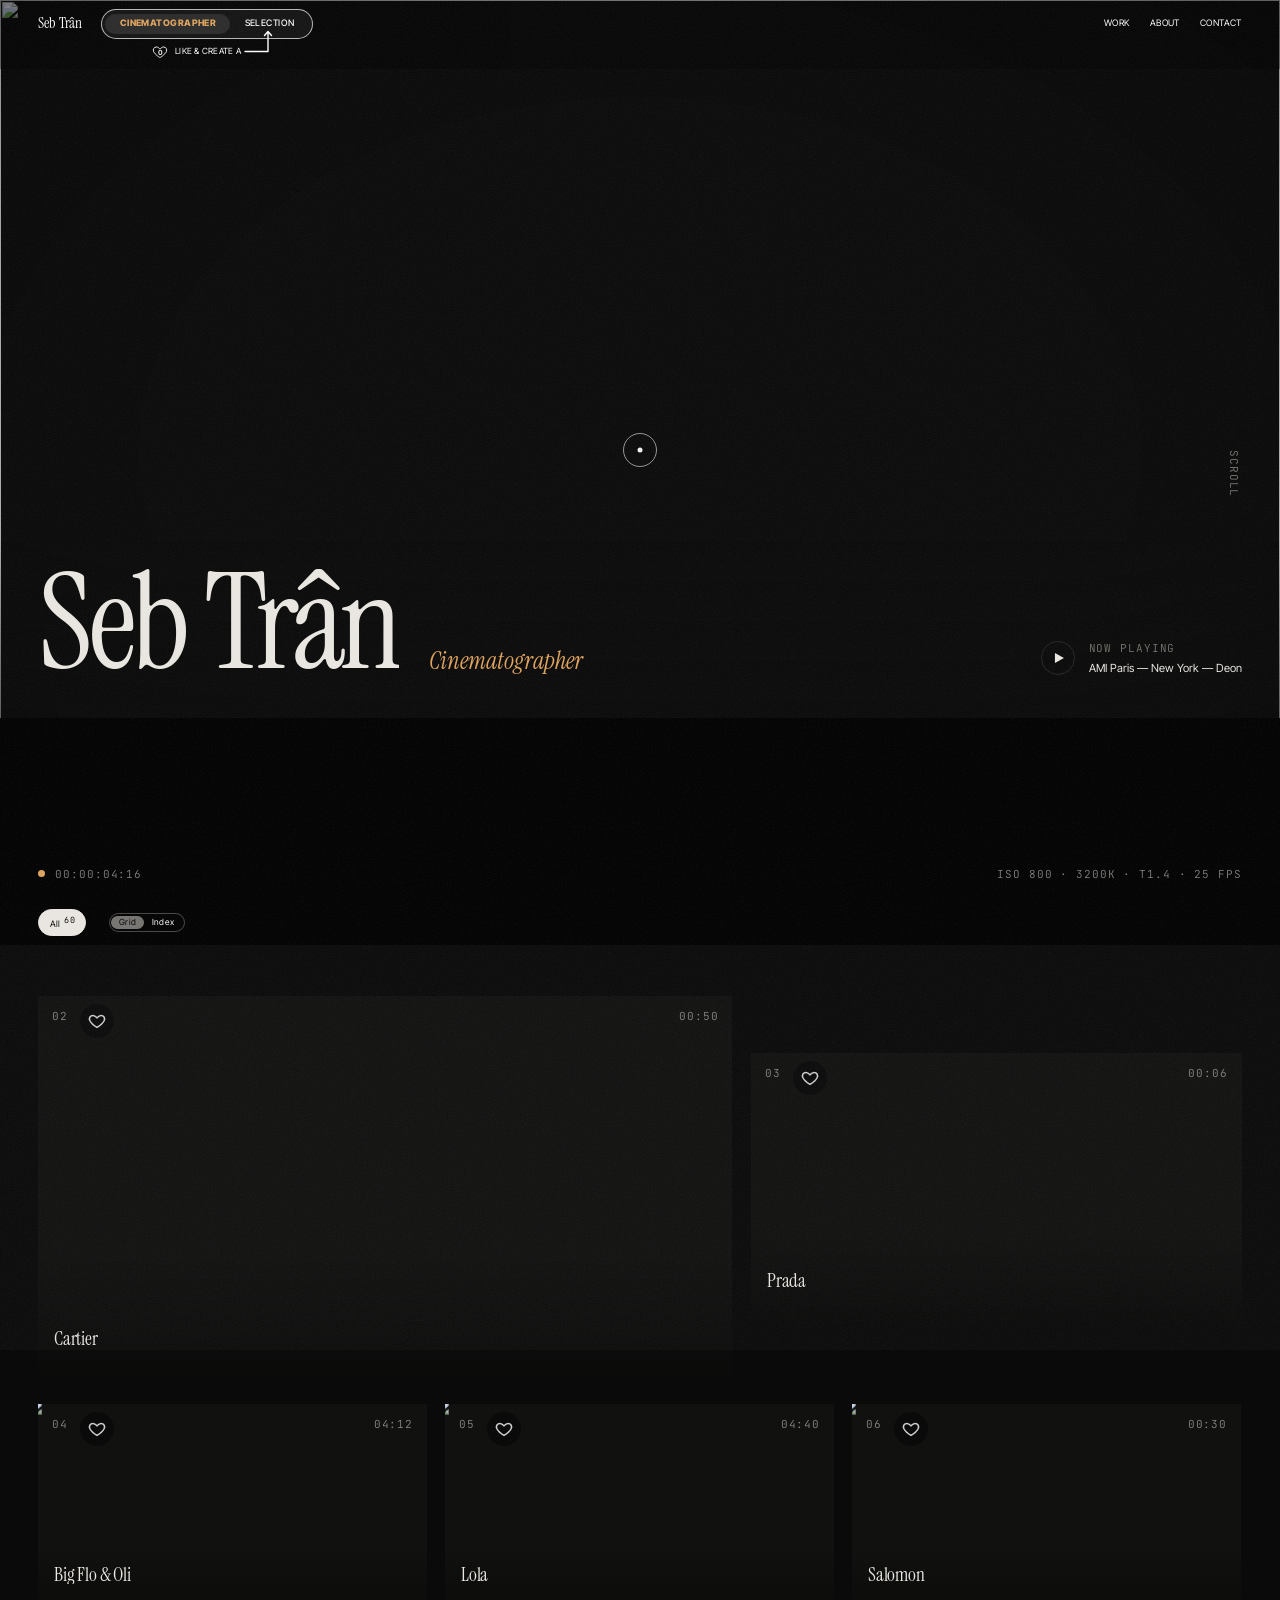
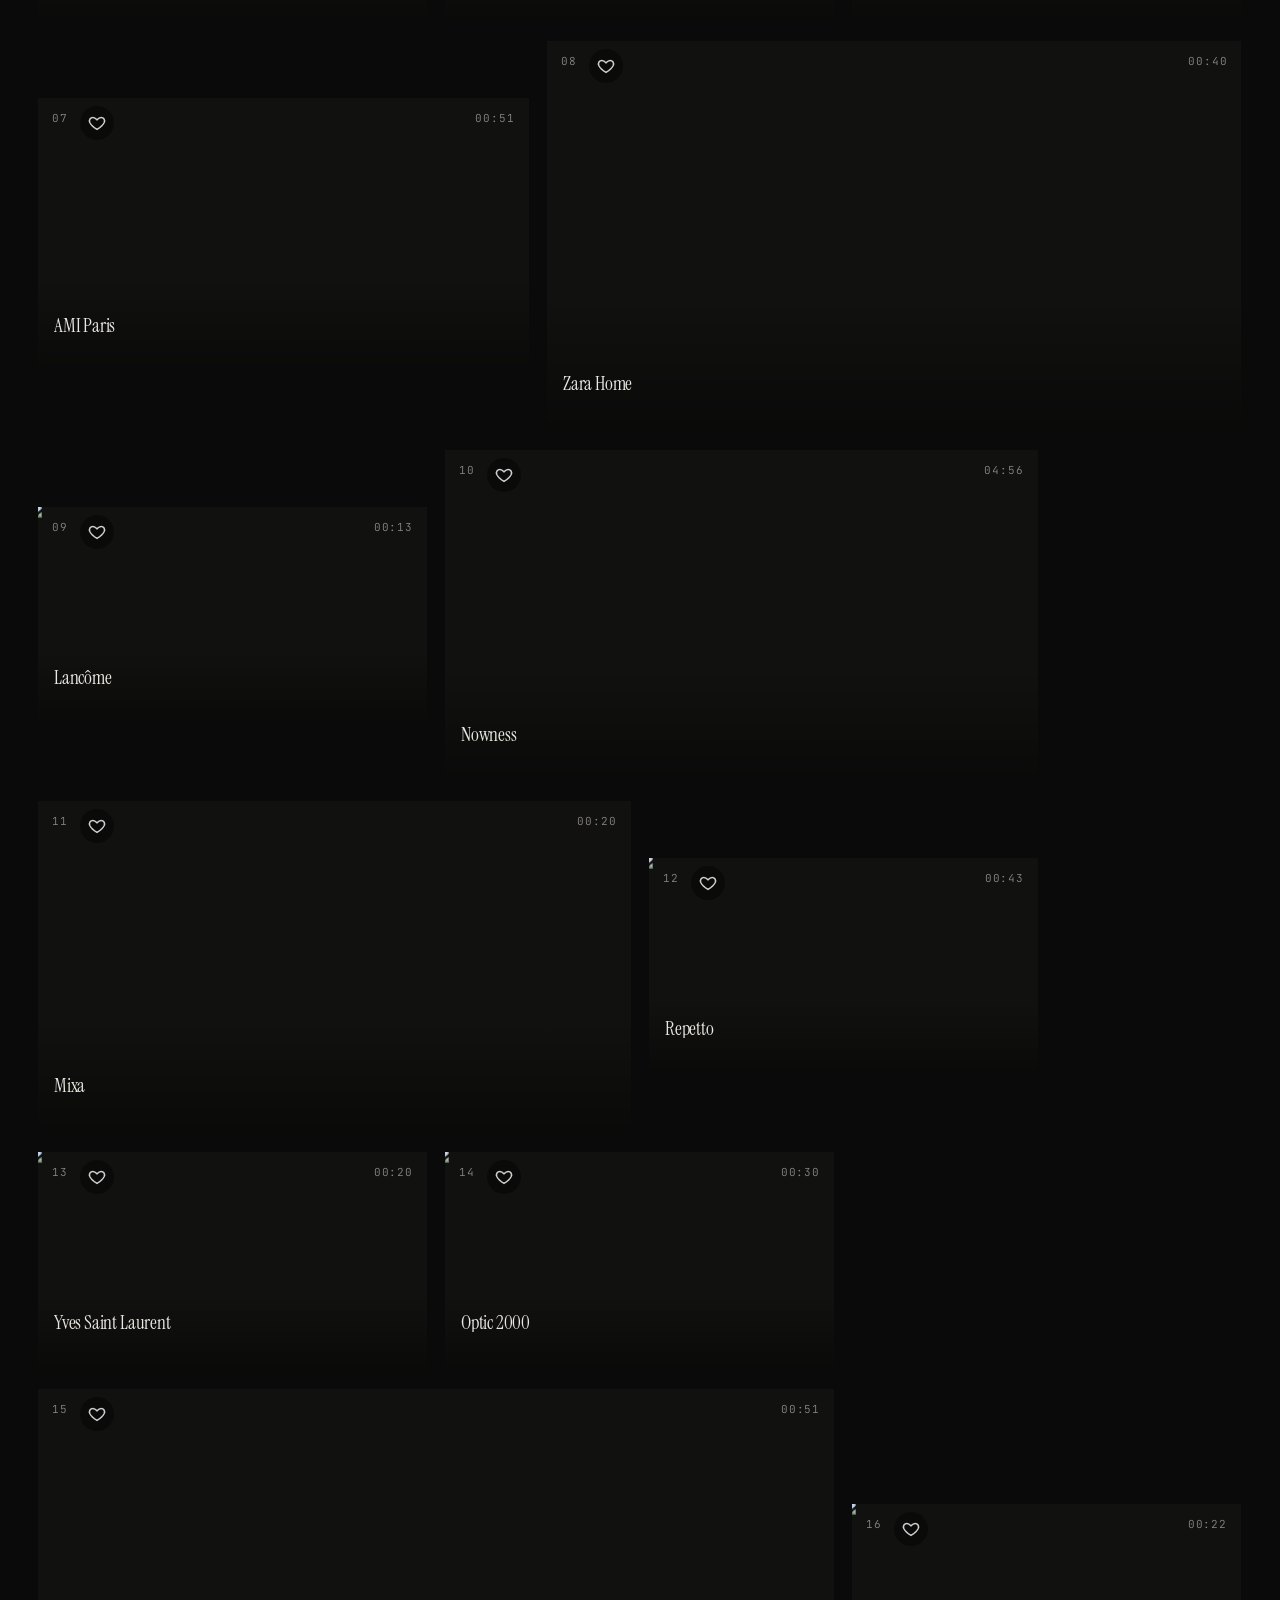
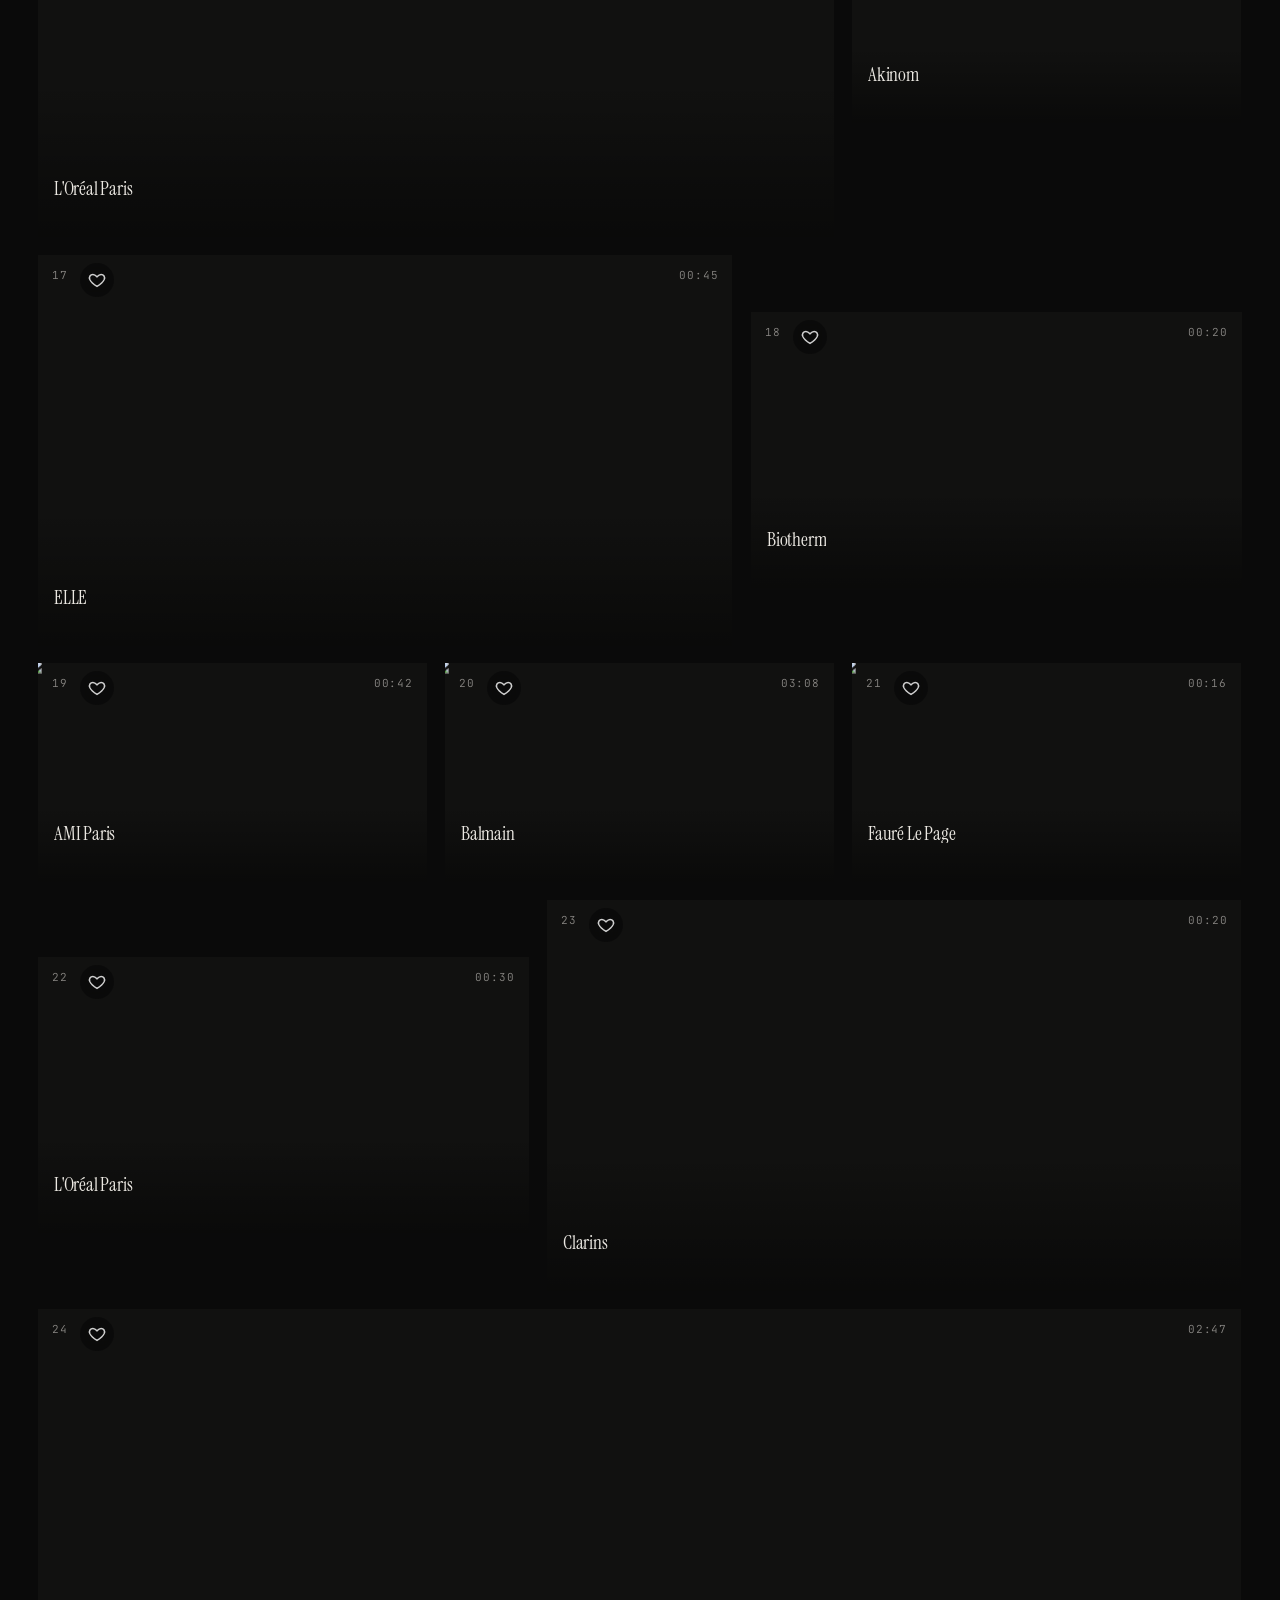
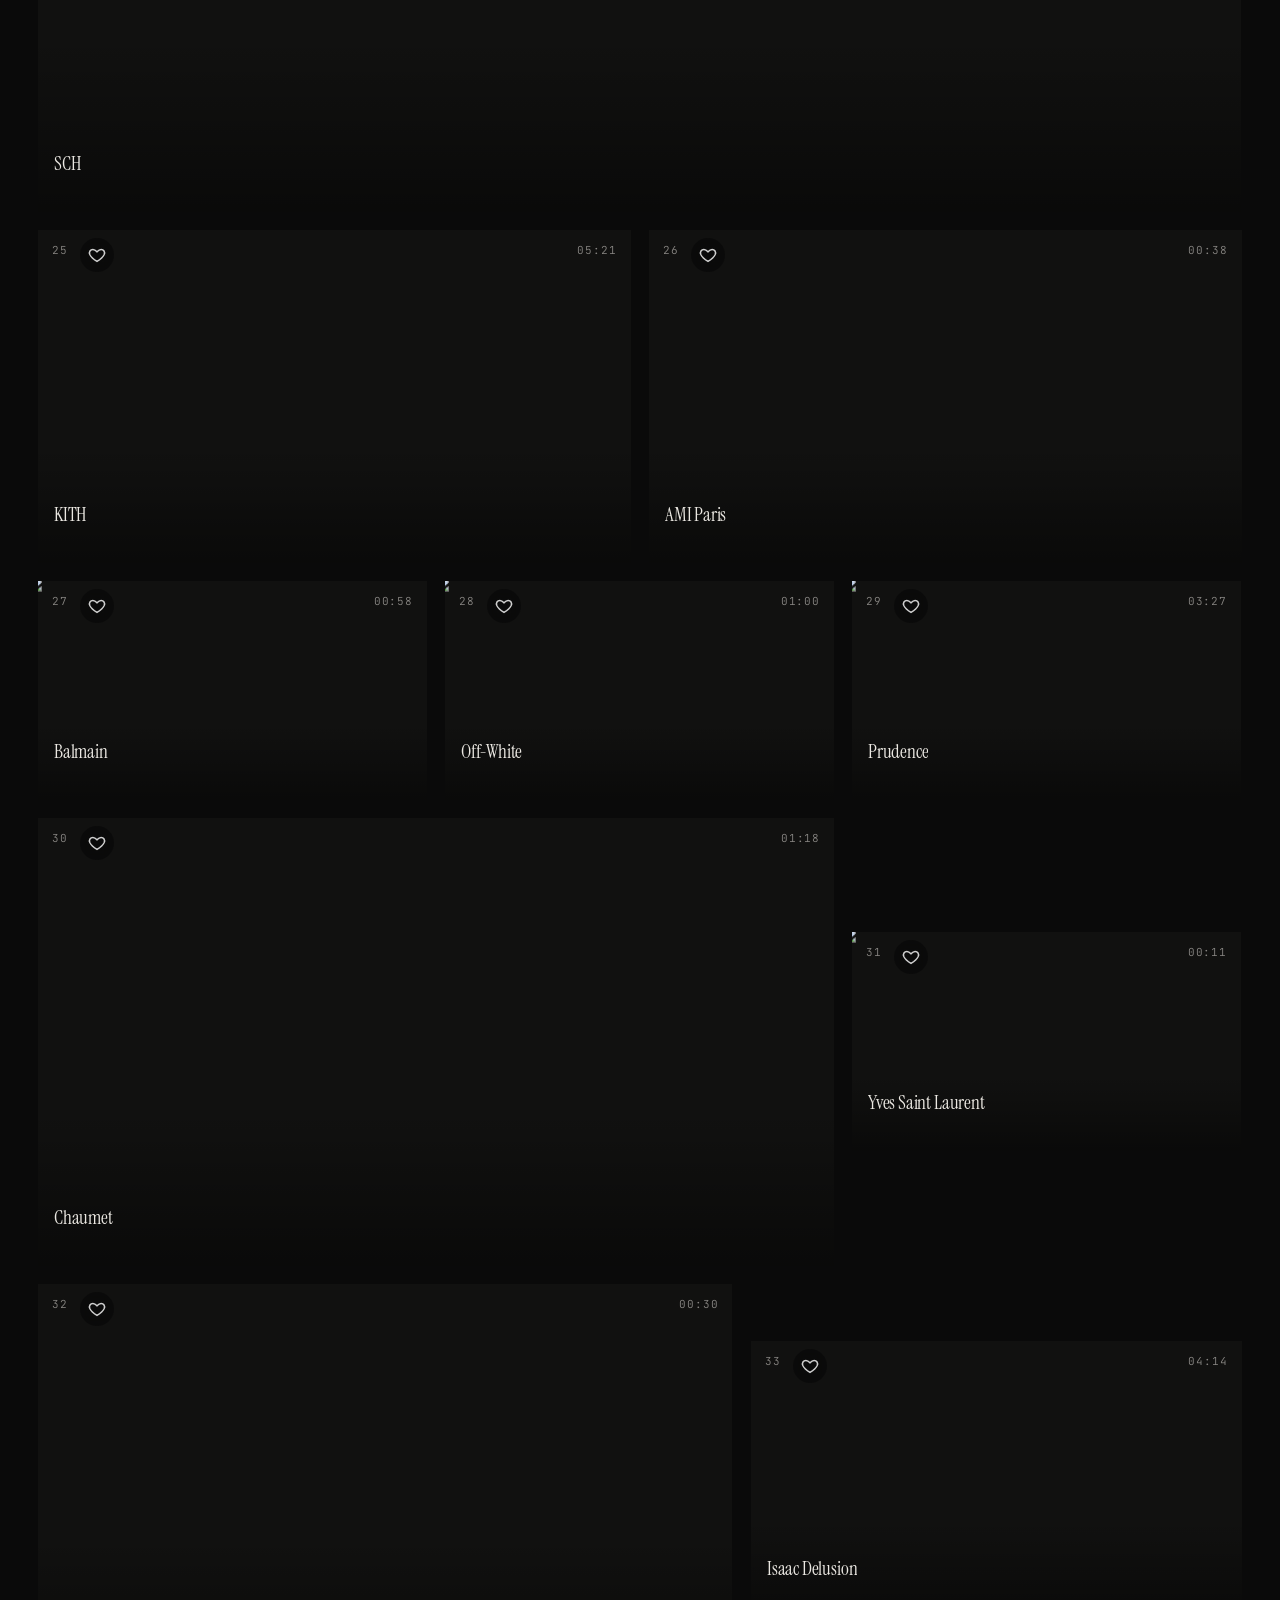
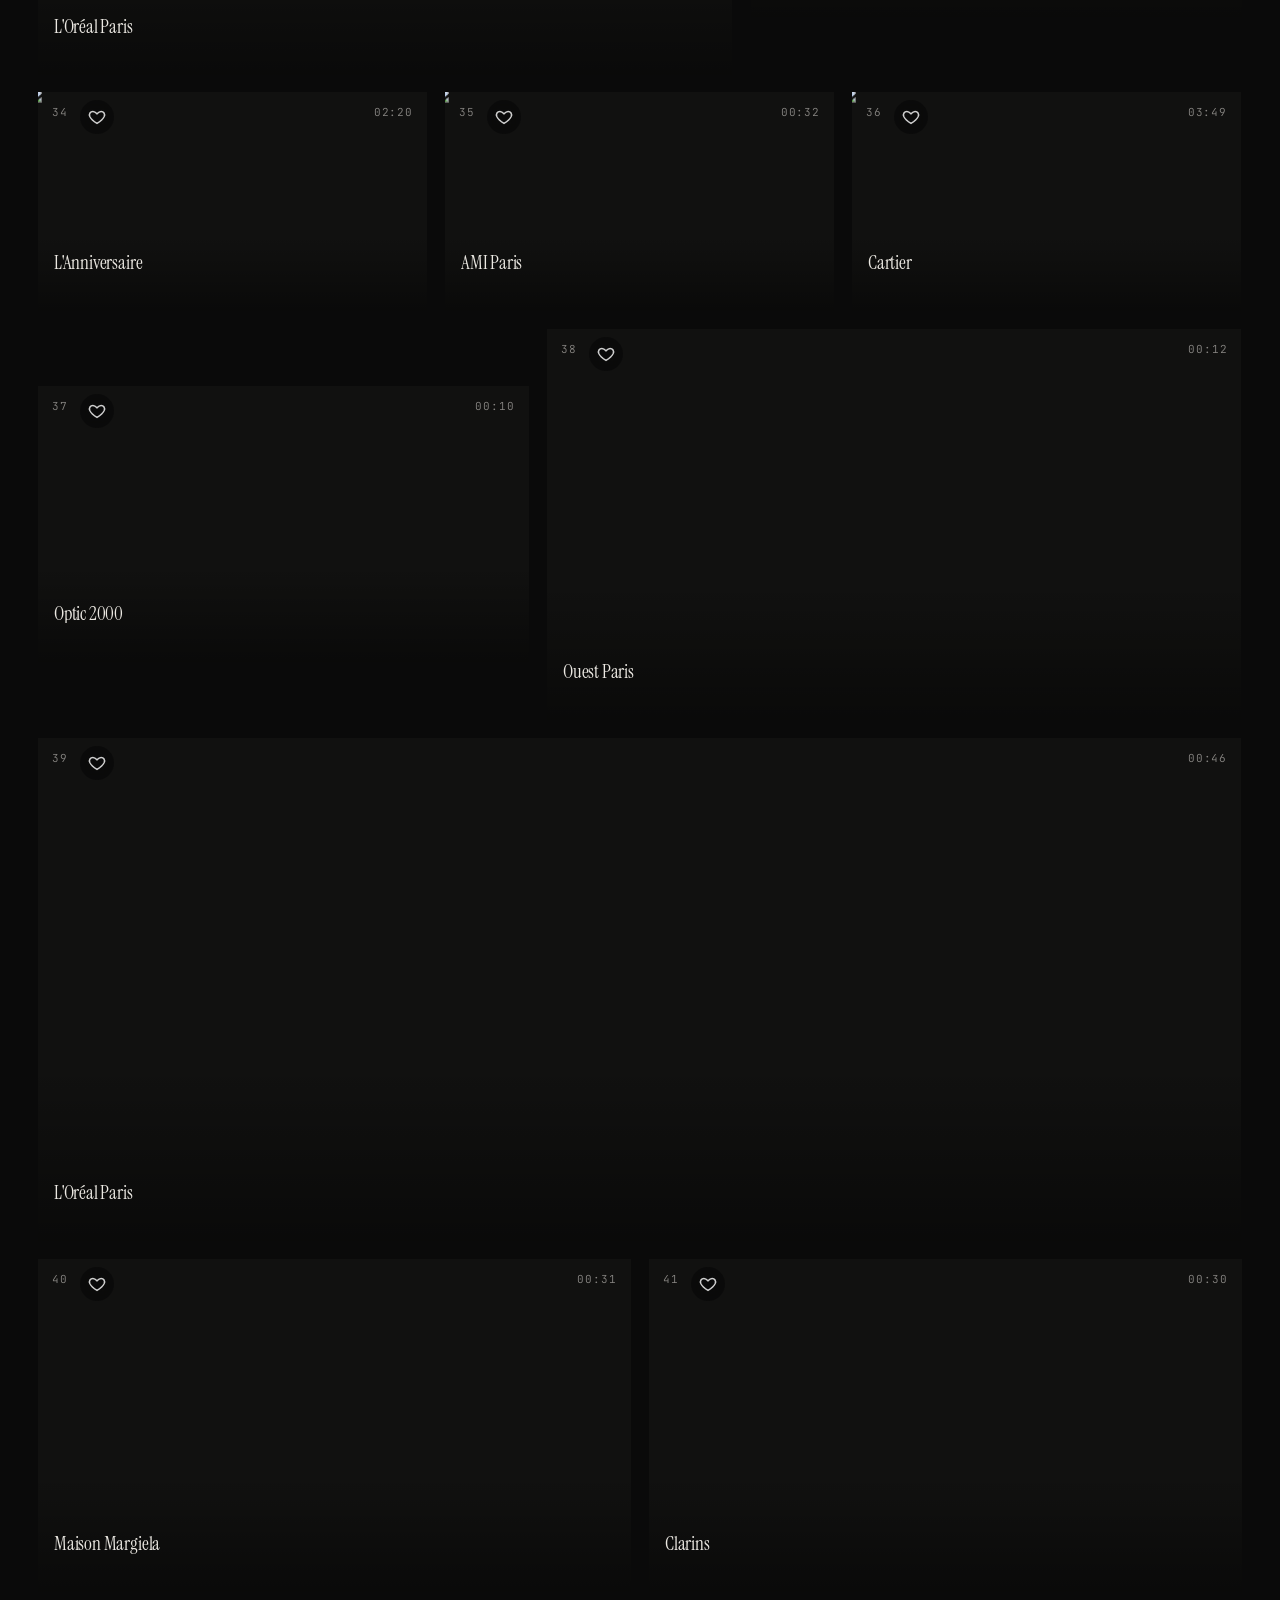
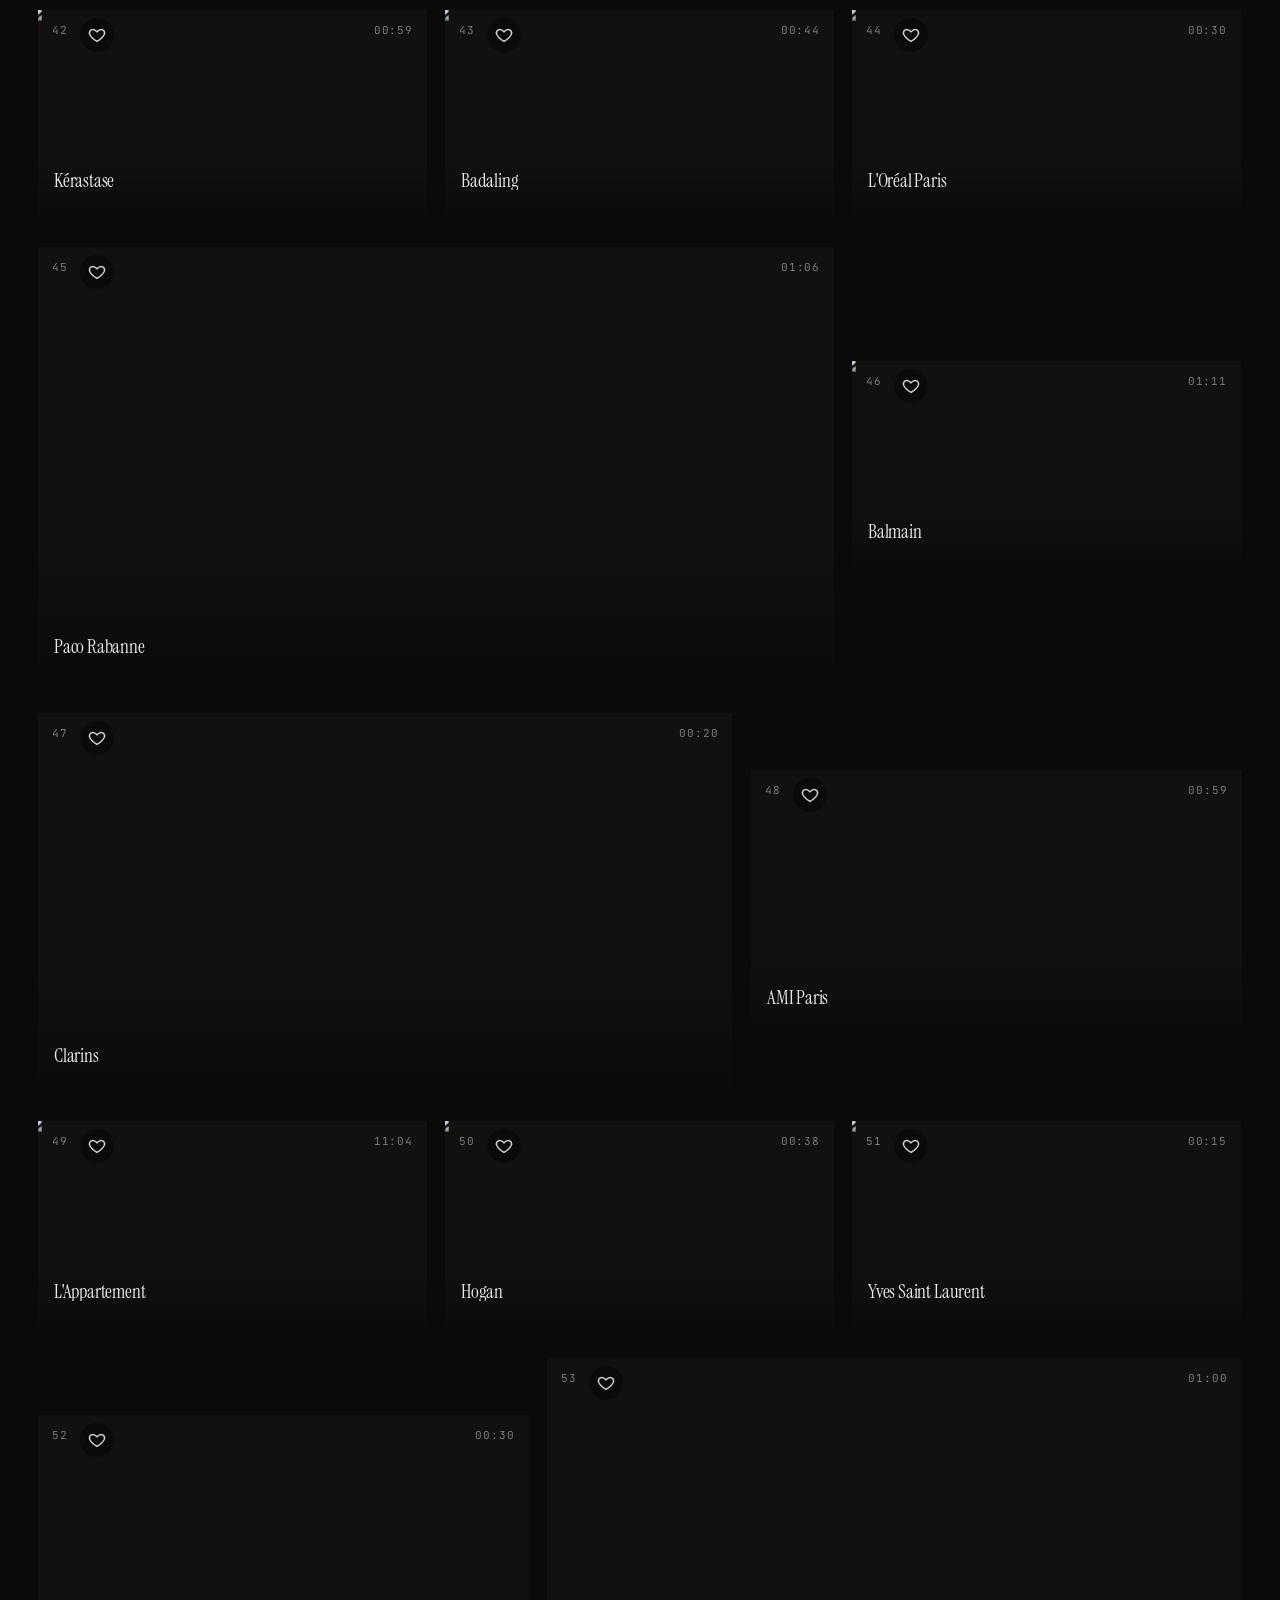
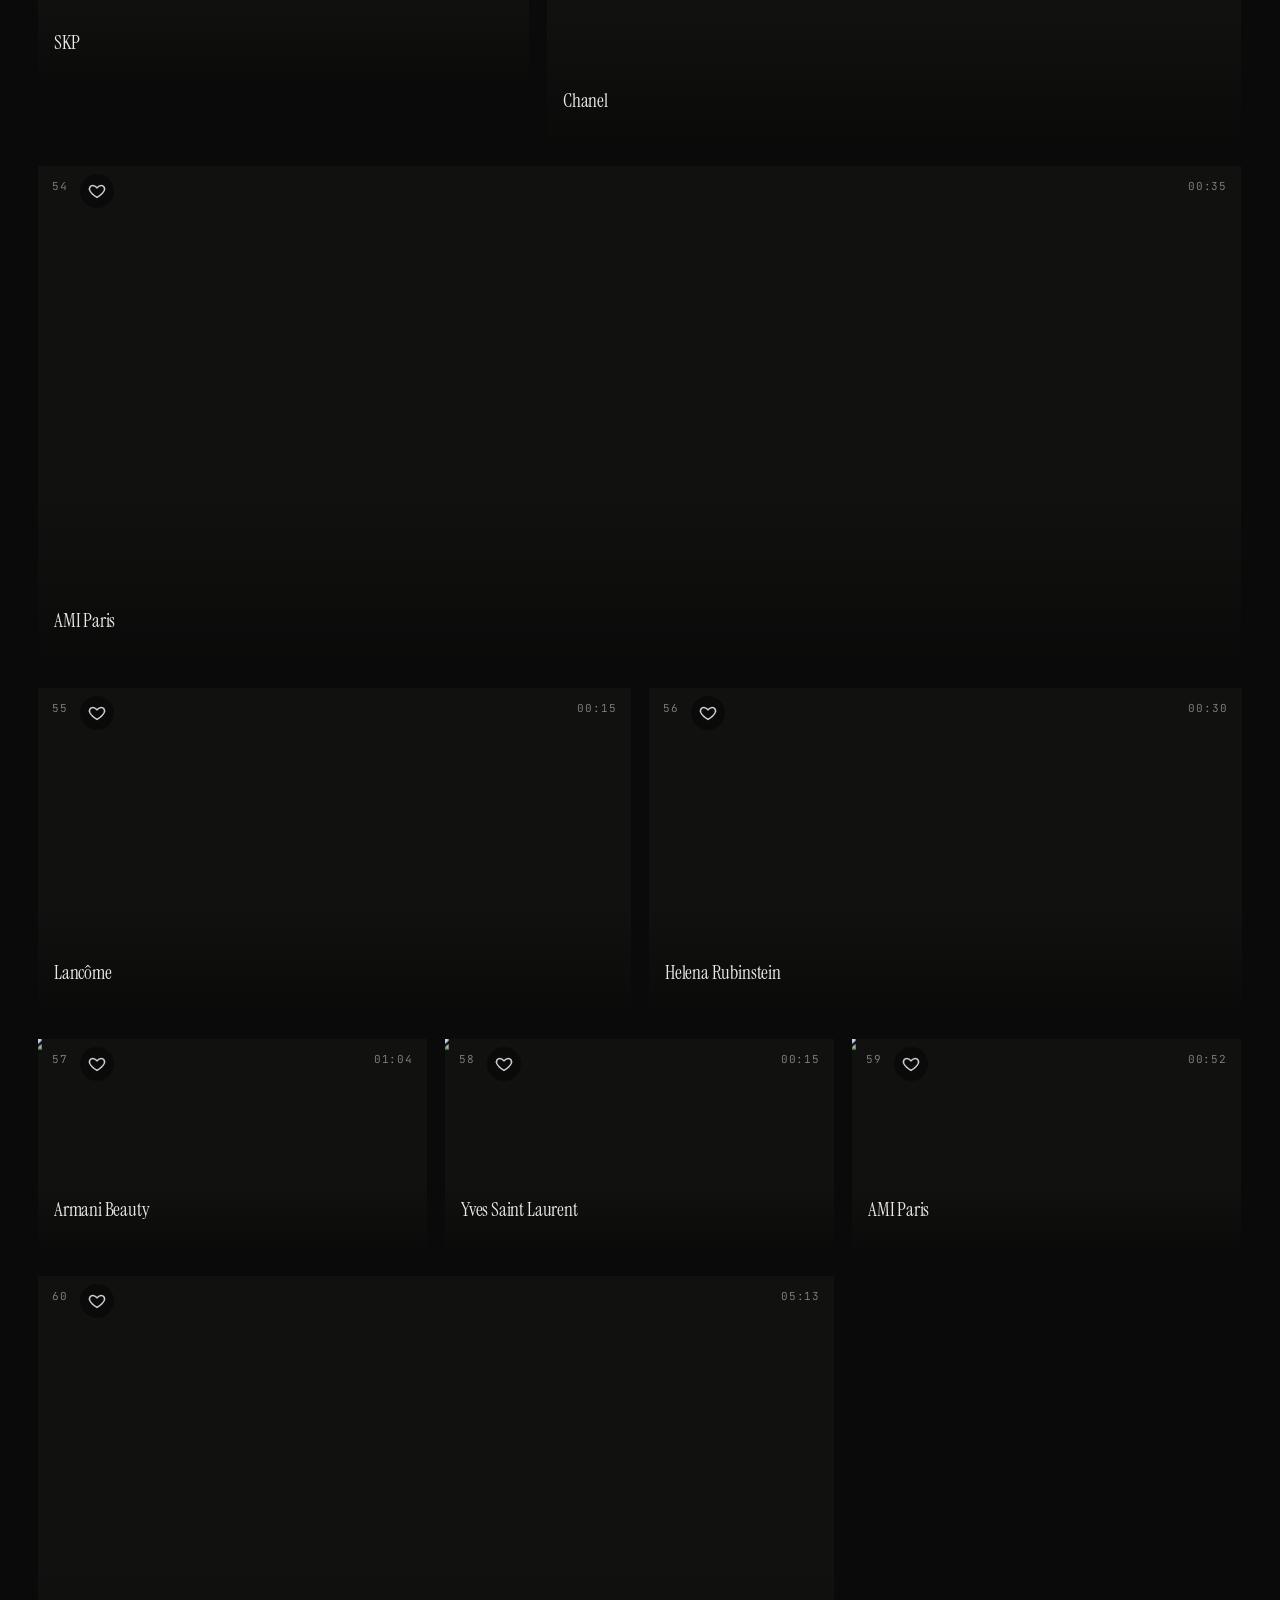
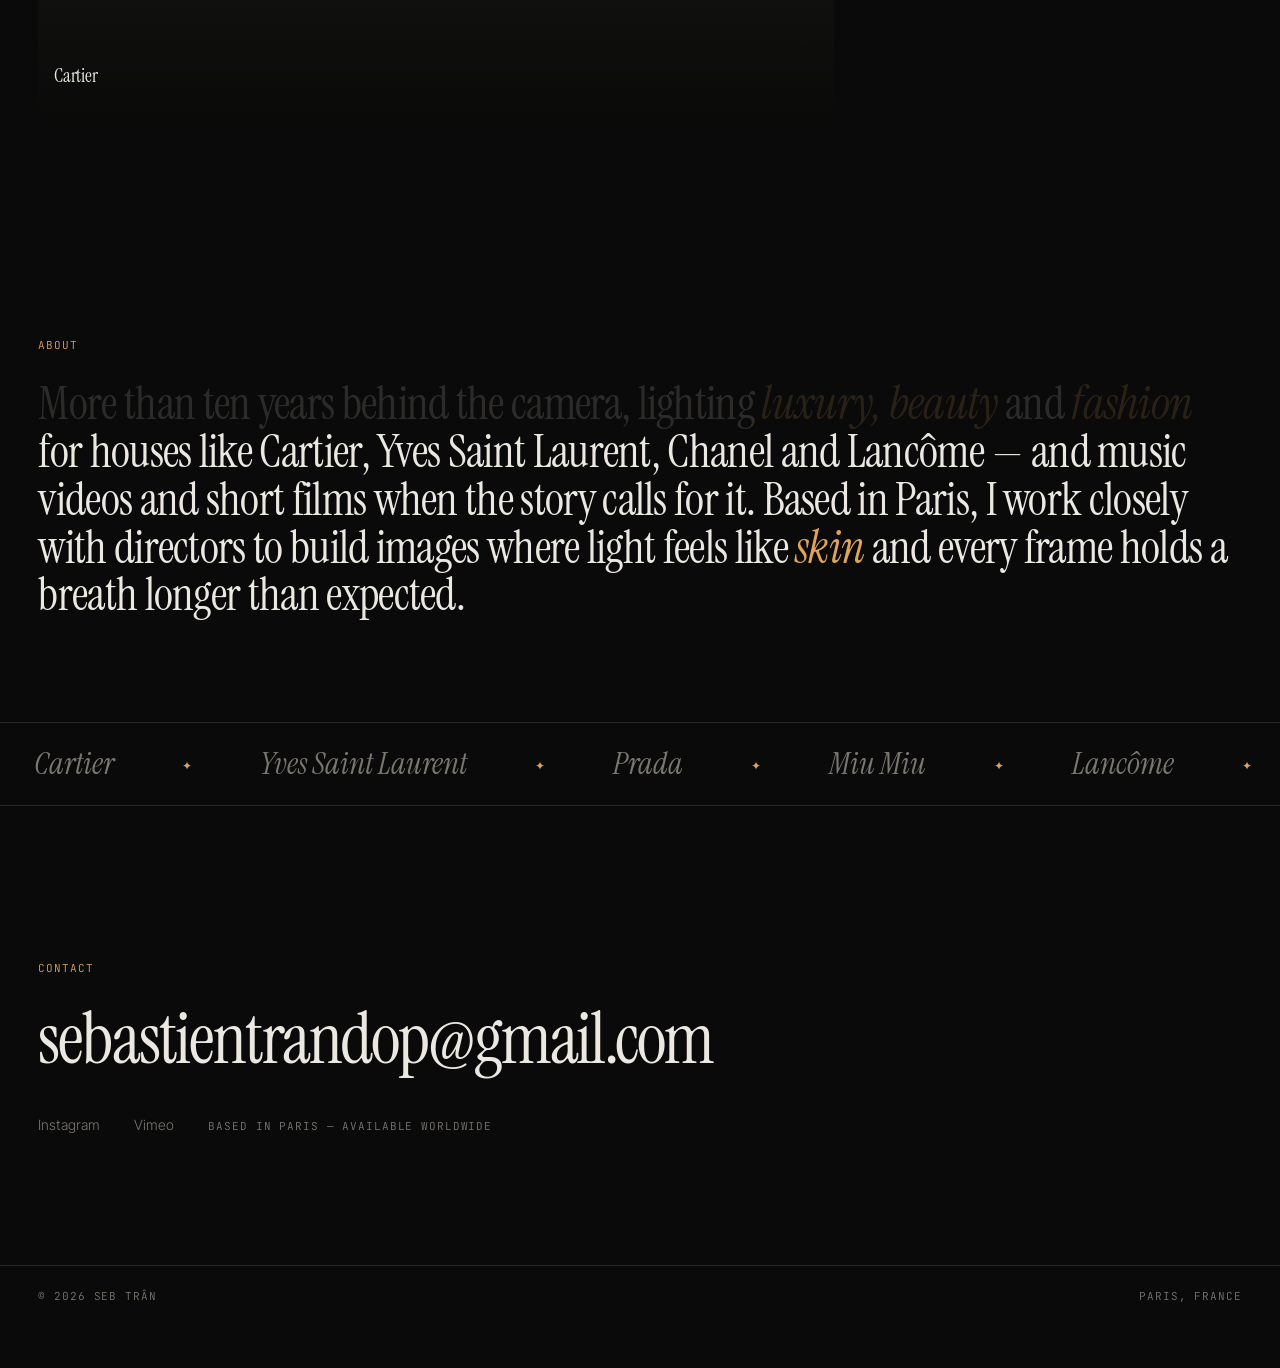
==== beauty/index.html @ d38f2de8 "Sync depuis moodpics/sebtran@d6aea9a" ====
<!DOCTYPE html>
<html lang="en">
<head>
  <meta charset="utf-8">
  <title>Beauty — Seb Trân, Director of Photography in Paris</title>
  <meta name="robots" content="noindex, follow">
  <link rel="canonical" href="https://sebastien-tran.com/">
  <meta http-equiv="refresh" content="0; url=../">
  <script>location.replace("../" + location.hash);</script>
</head>
<body style="background:#000;color:#f4f1ea;font:16px/1.5 system-ui,sans-serif;padding:2rem">
  <p>Seb Trân — beauty films: <a href="../" style="color:#e8a65d">see the work</a>.</p>
</body>
</html>
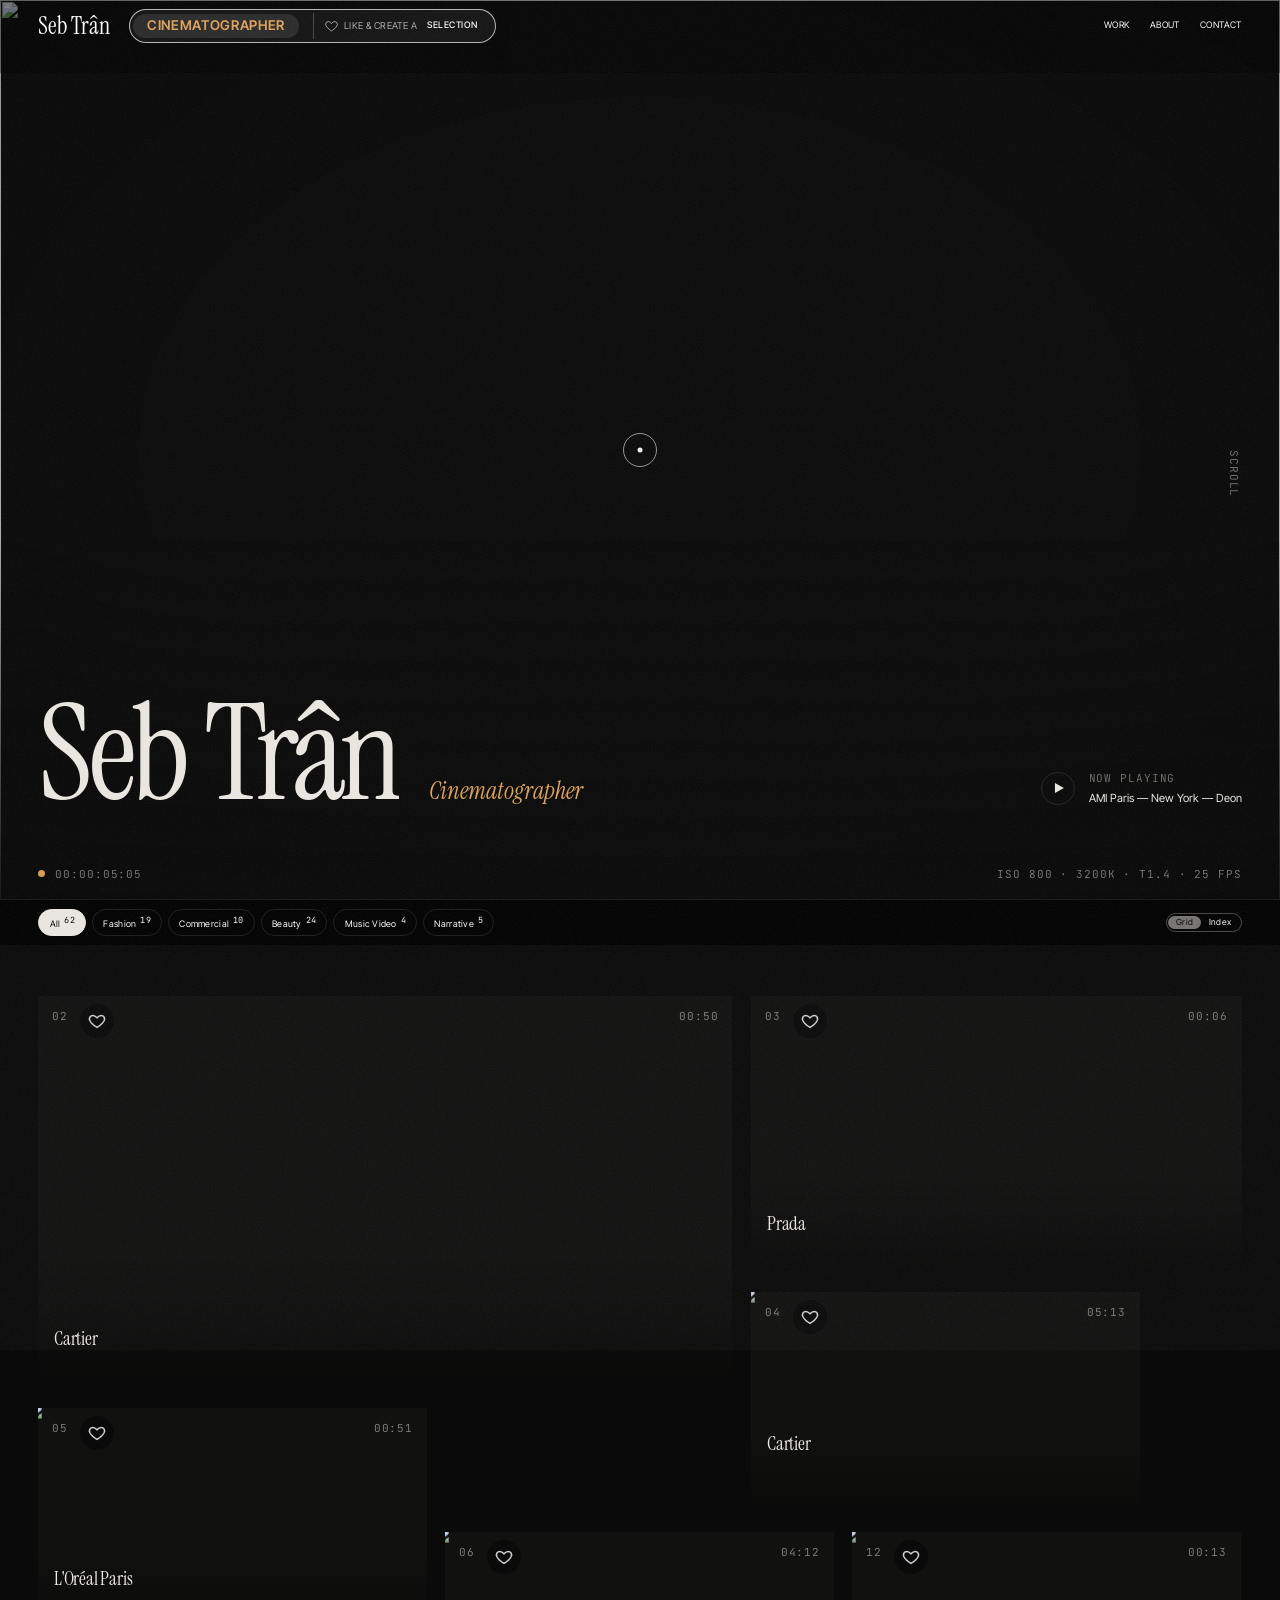
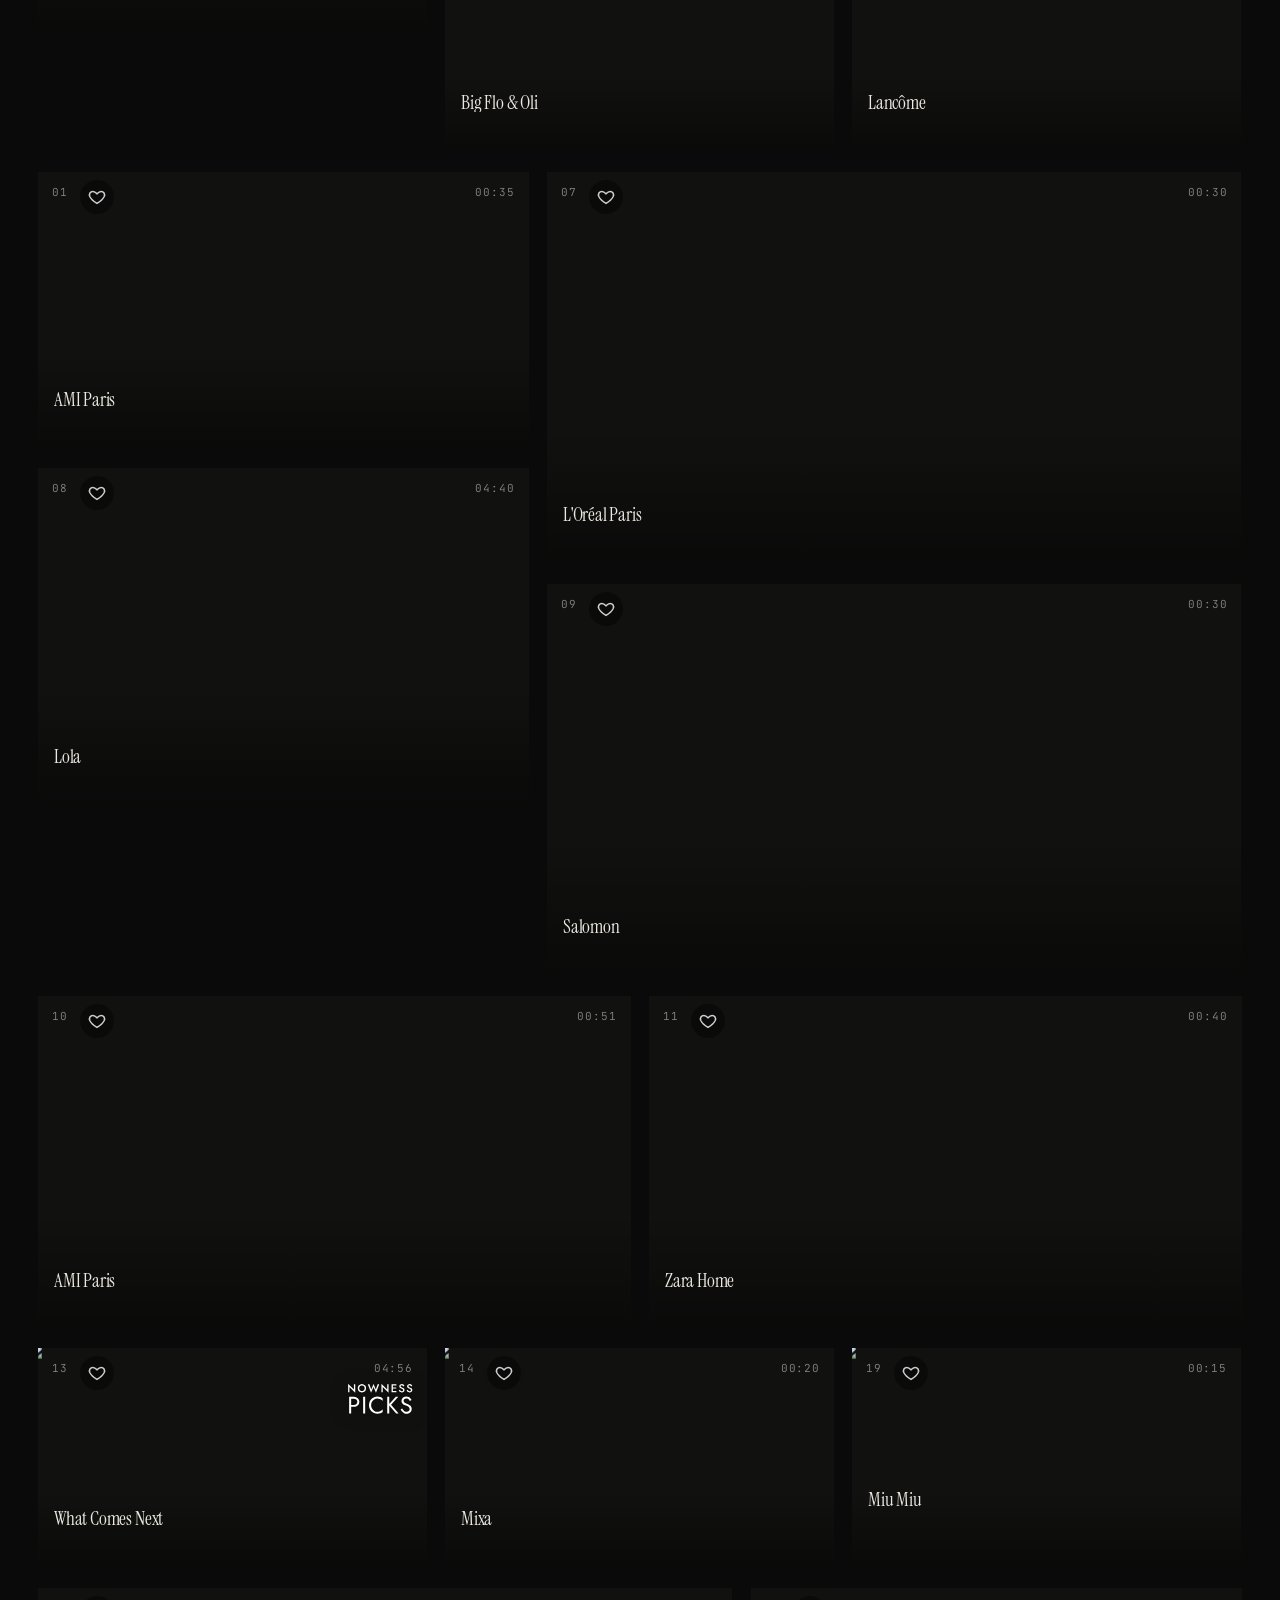
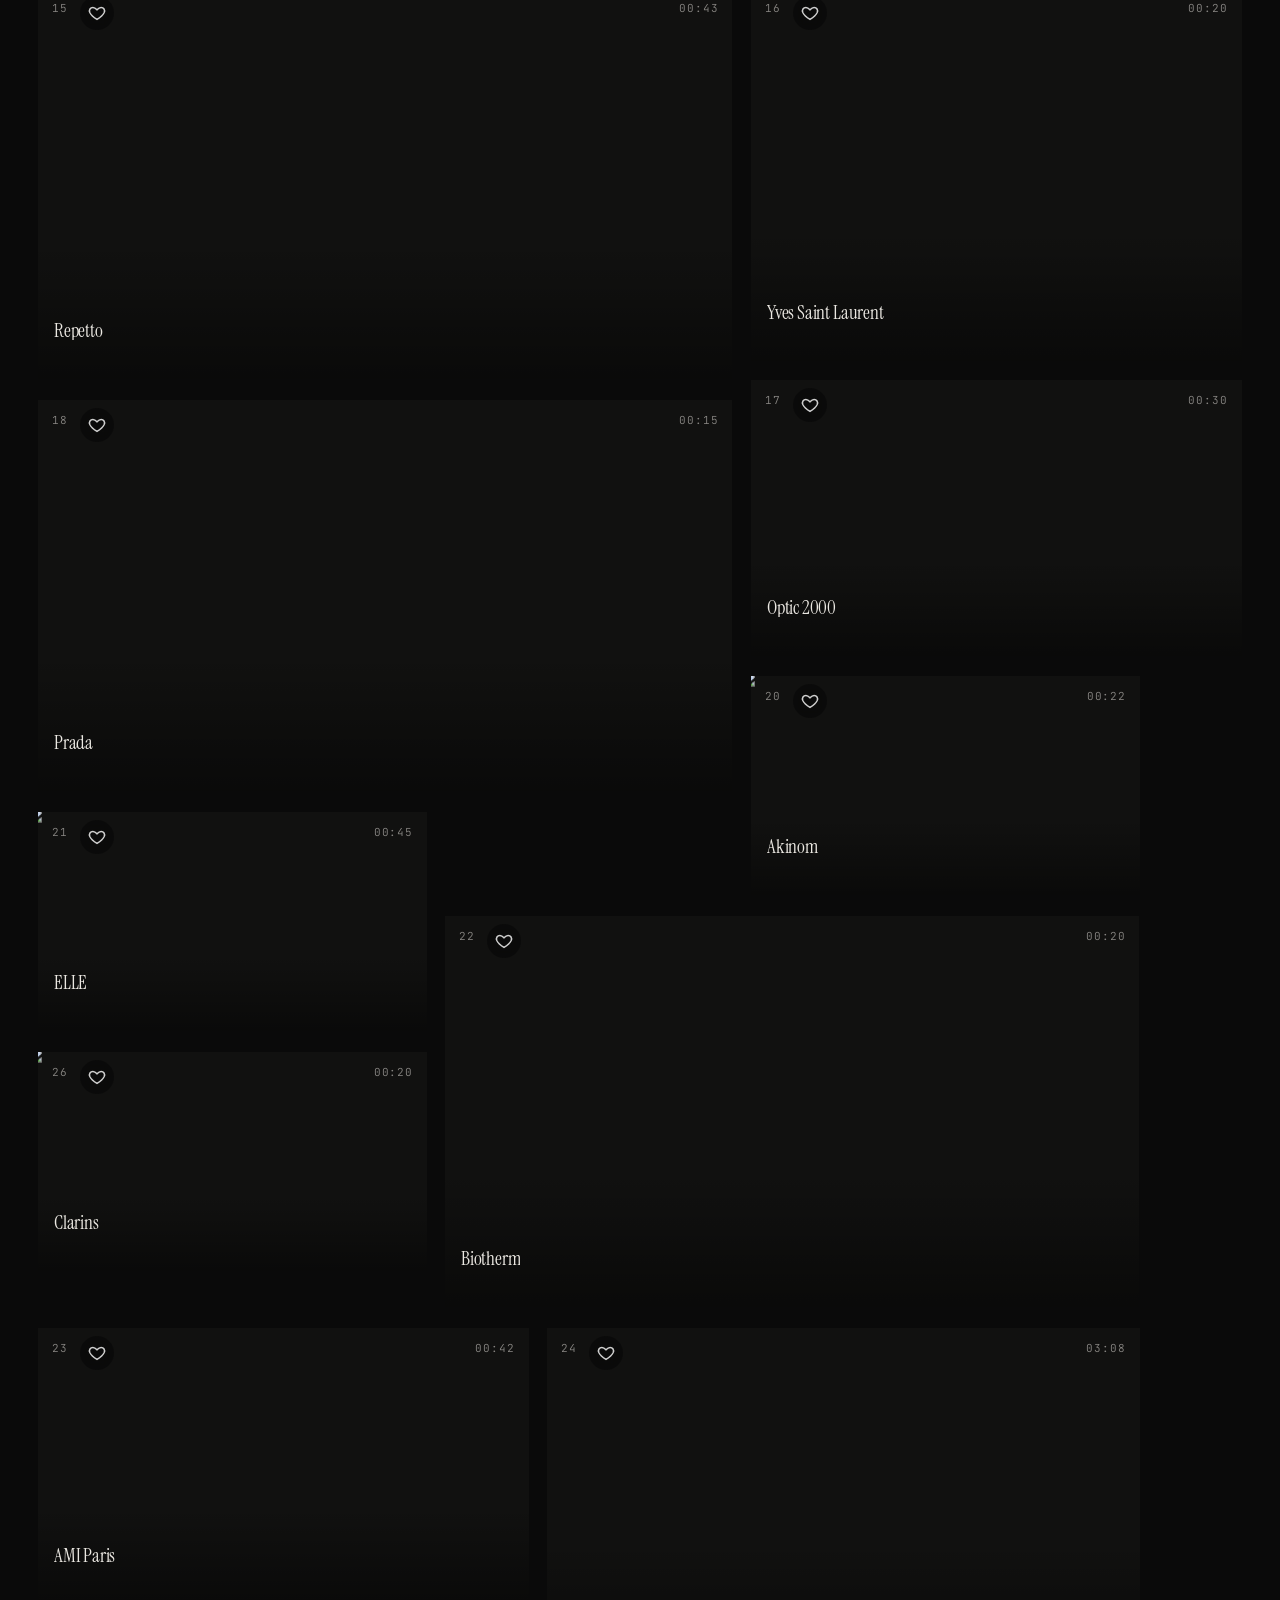
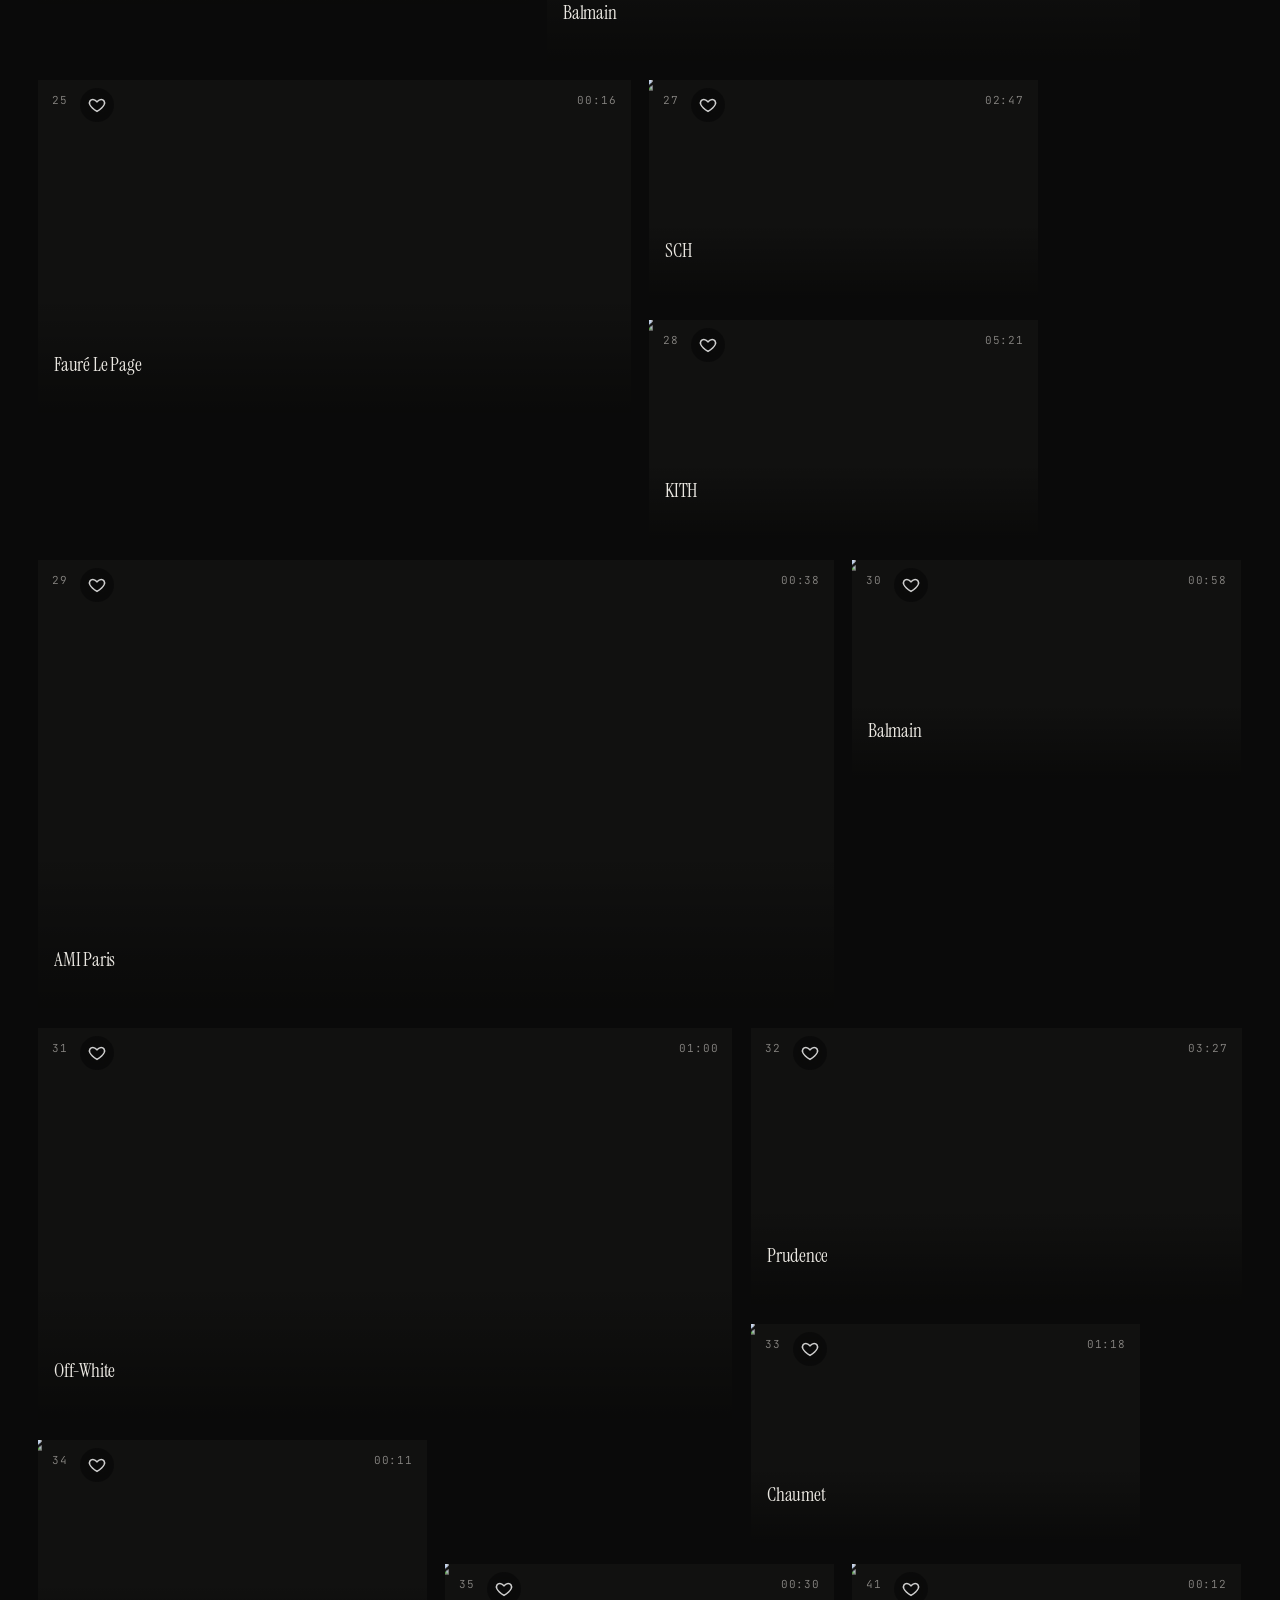
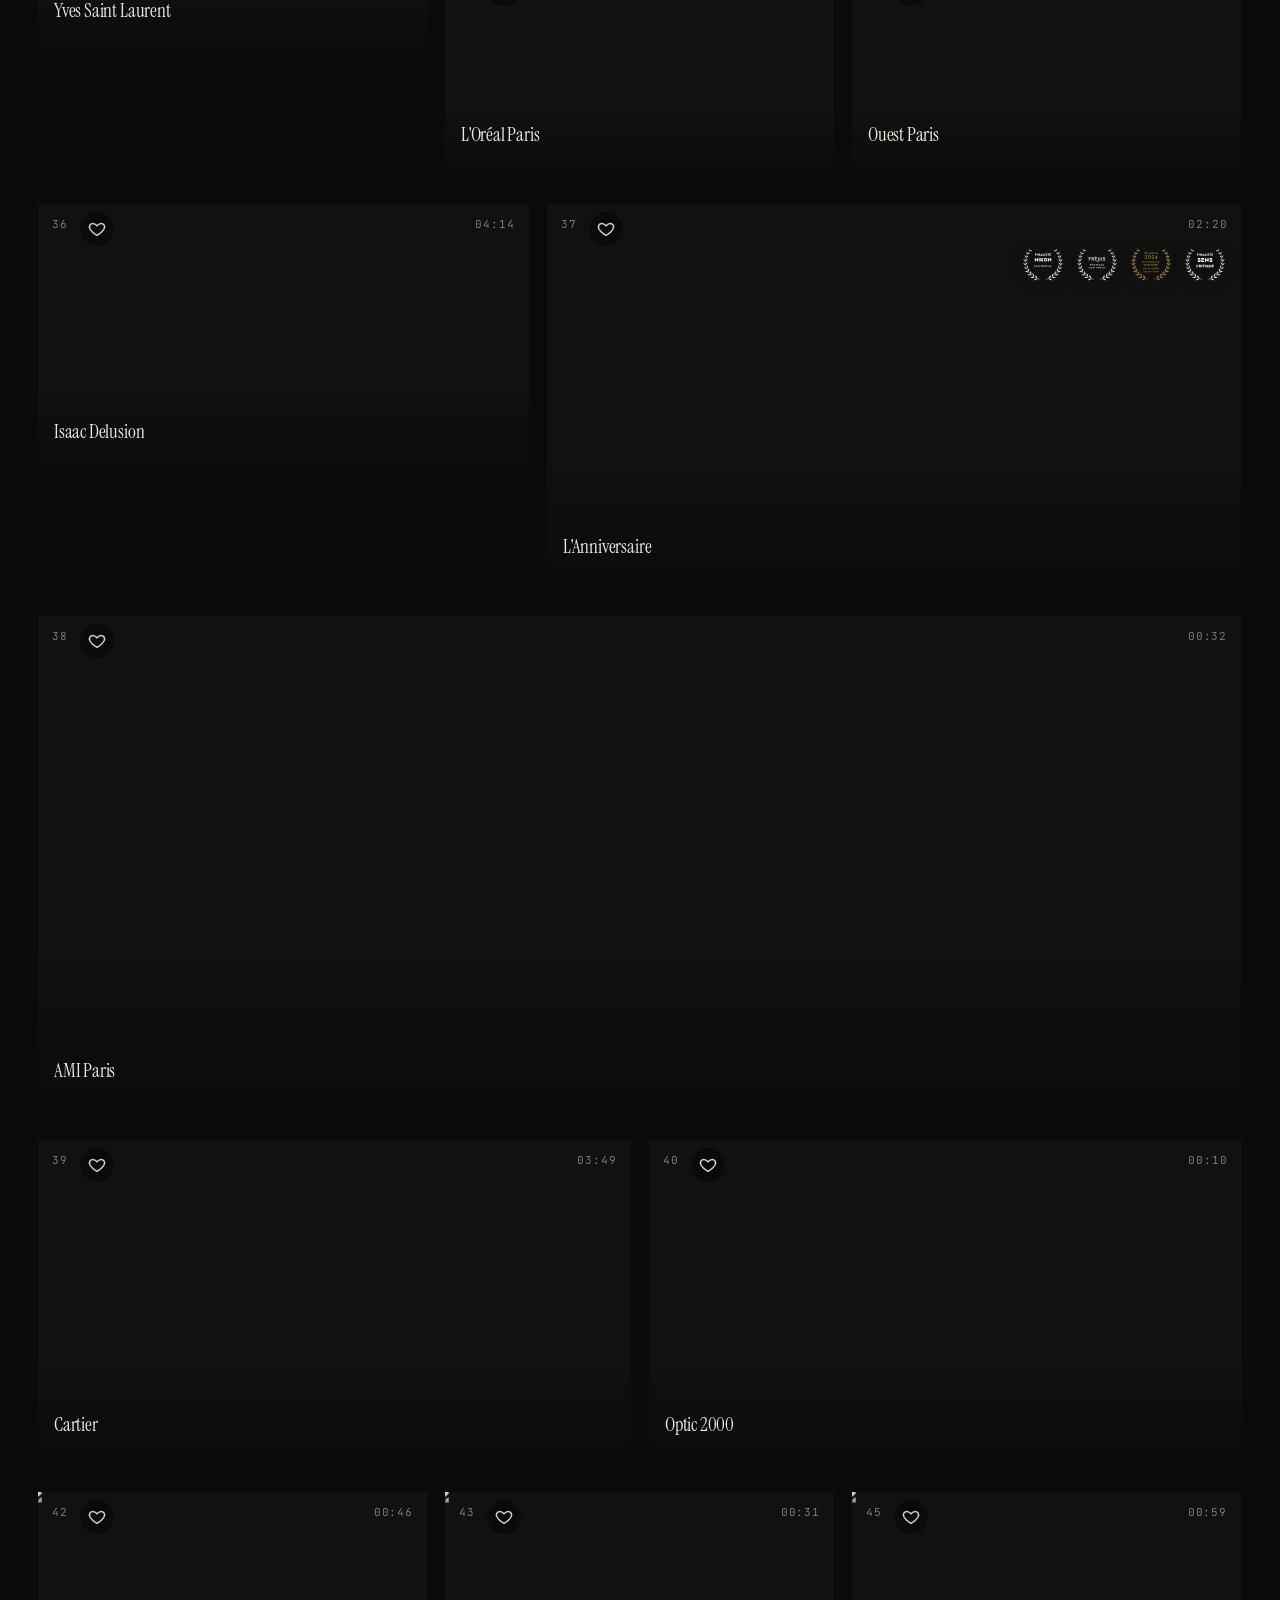
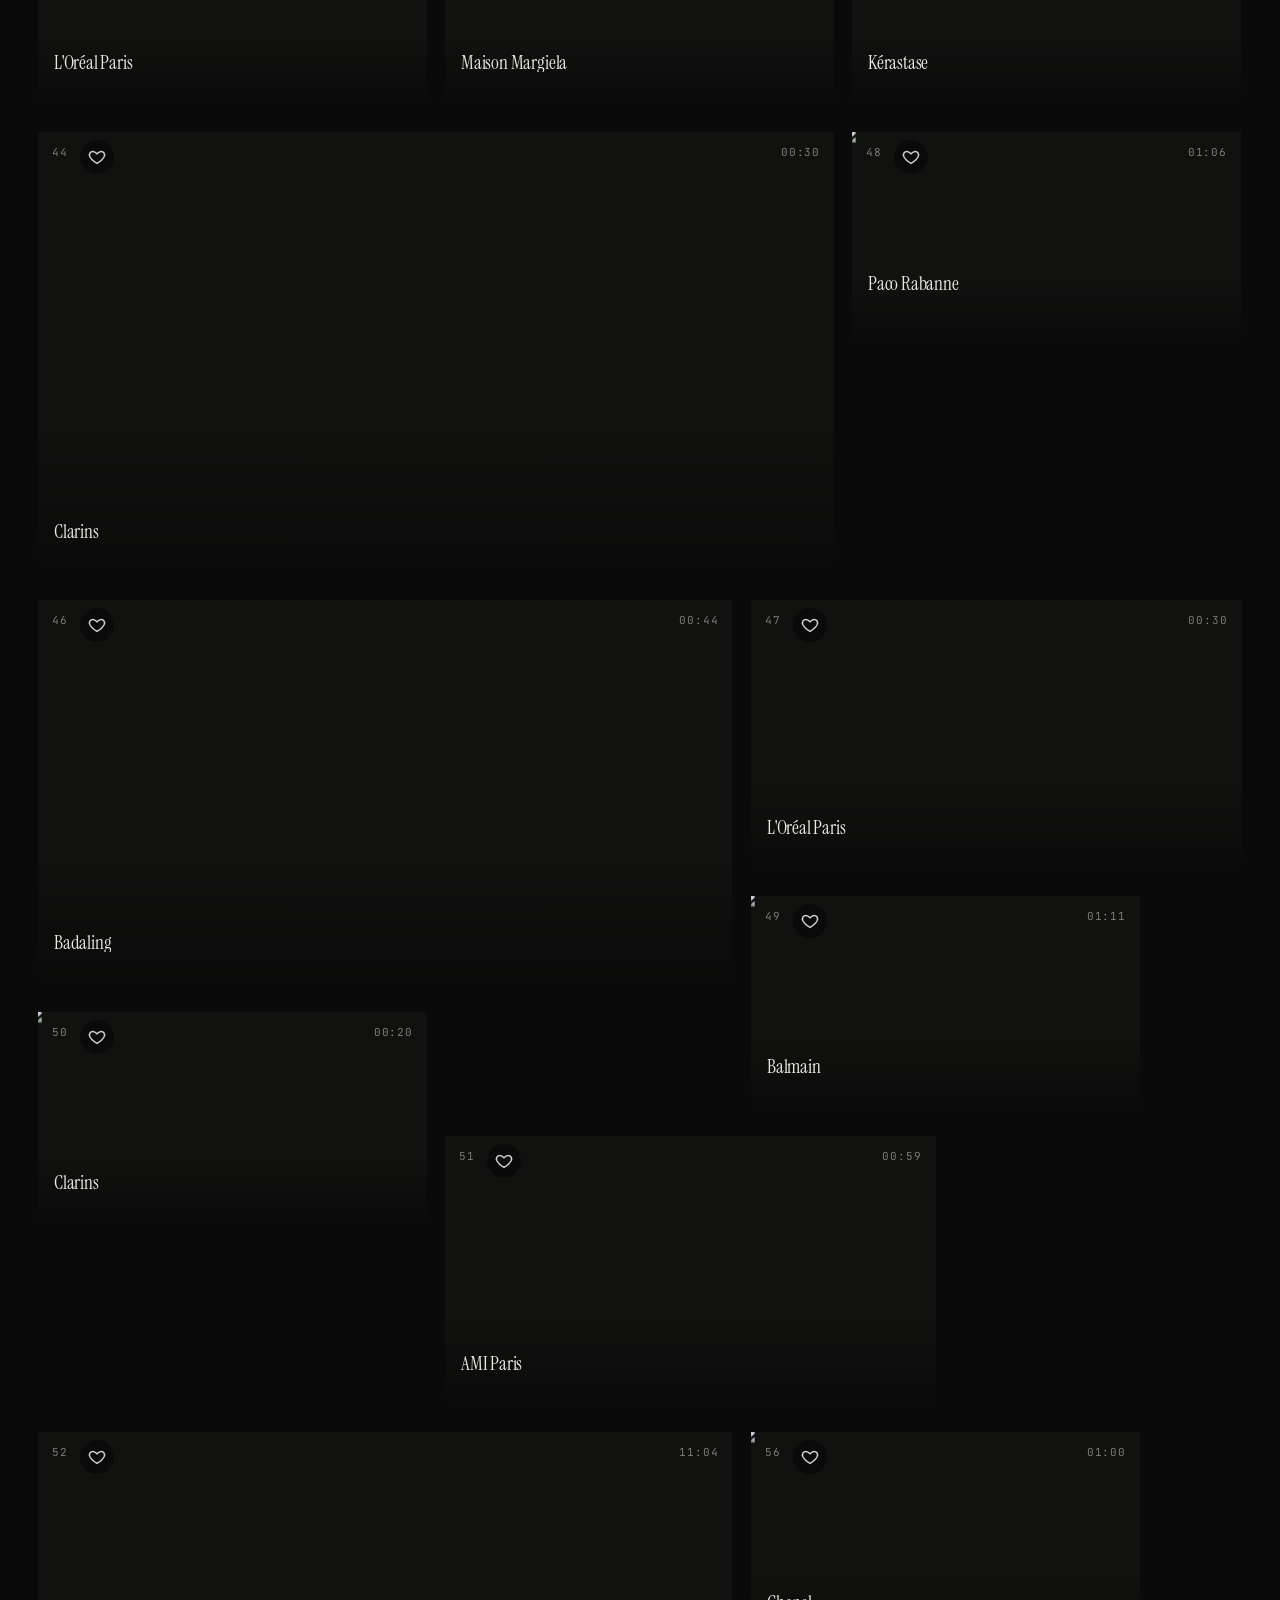
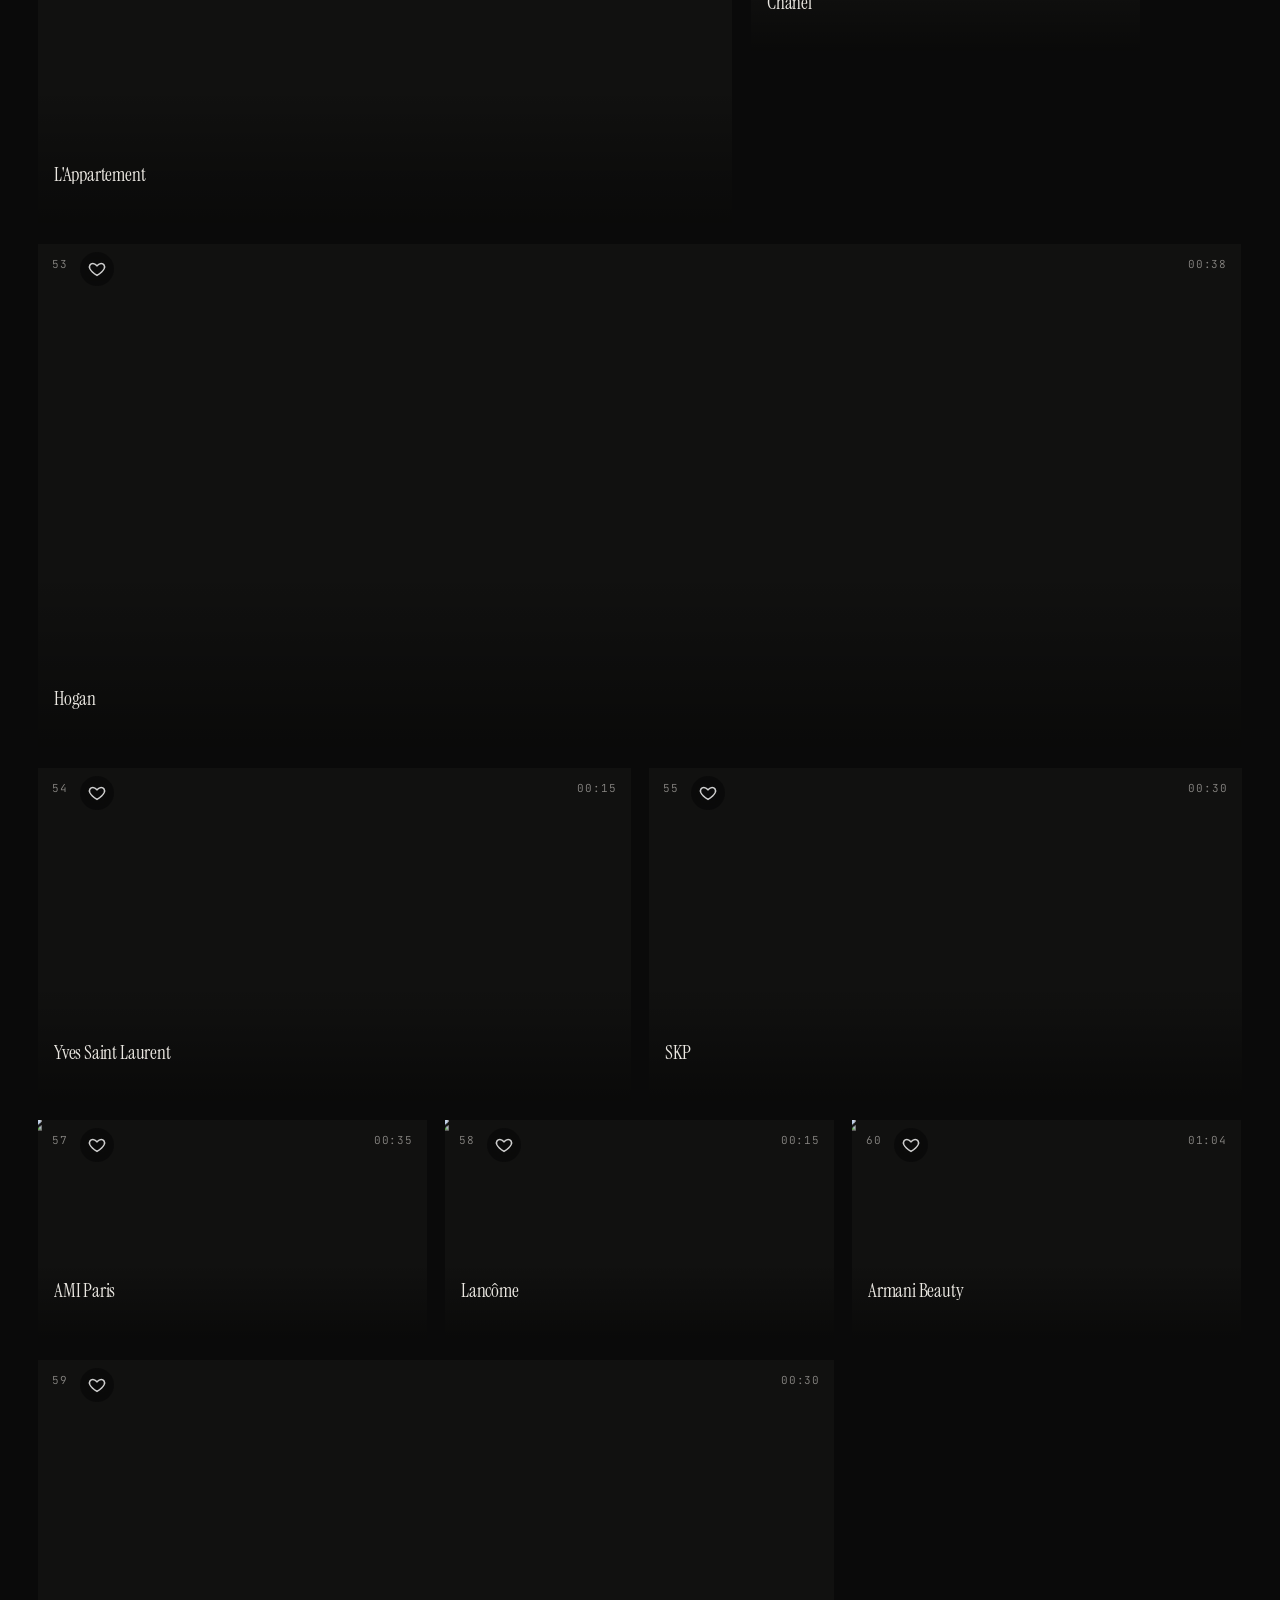
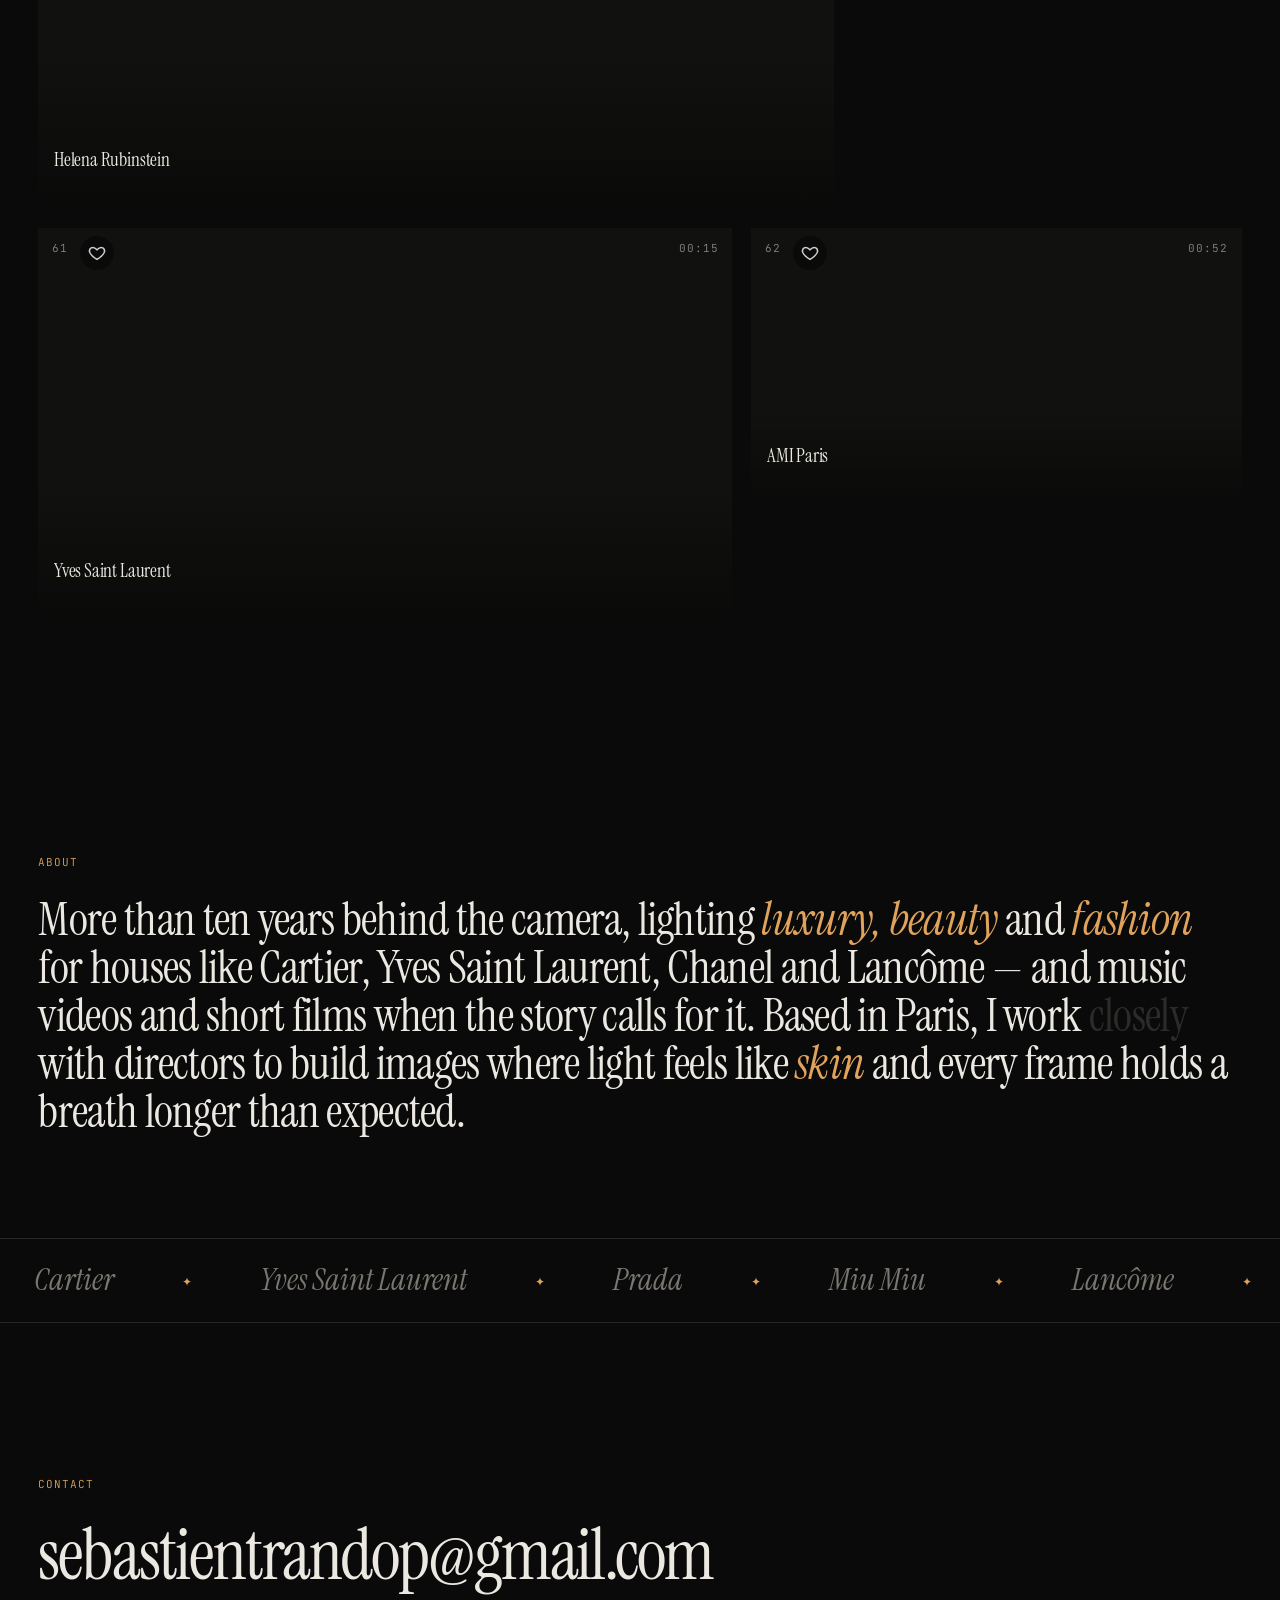
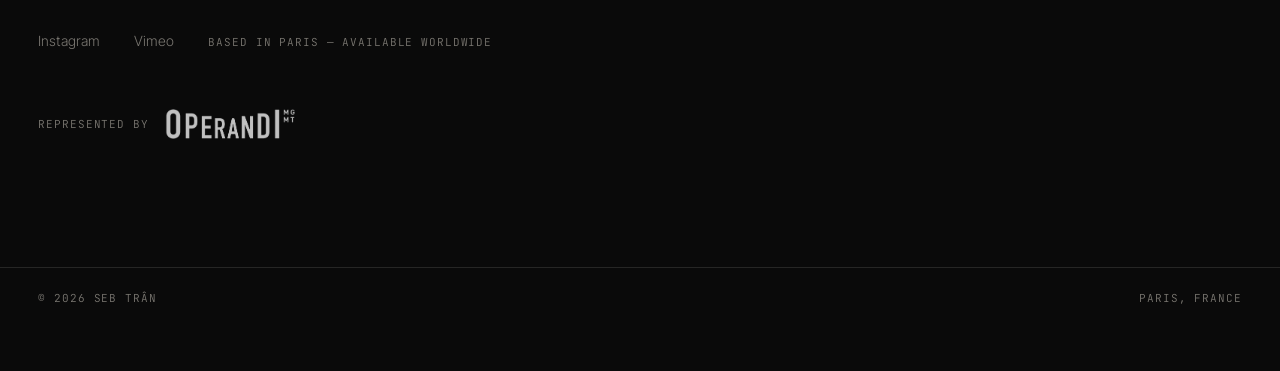
==== commit ecb52e39: "Version cinématographie seule (sans Director/DP) ; domaine et projets retirés Co-Authored-By: Claude" ====
--- a/beauty/index.html
+++ b/beauty/index.html
@@ -4,7 +4,7 @@
   <meta charset="utf-8">
   <title>Beauty — Seb Trân, Director of Photography in Paris</title>
   <meta name="robots" content="noindex, follow">
-  <link rel="canonical" href="https://sebastien-tran.com/">
+  <link rel="canonical" href="https://moodpics.github.io/sebtran-CinematographerOnly/">
   <meta http-equiv="refresh" content="0; url=../">
   <script>location.replace("../" + location.hash);</script>
 </head>
